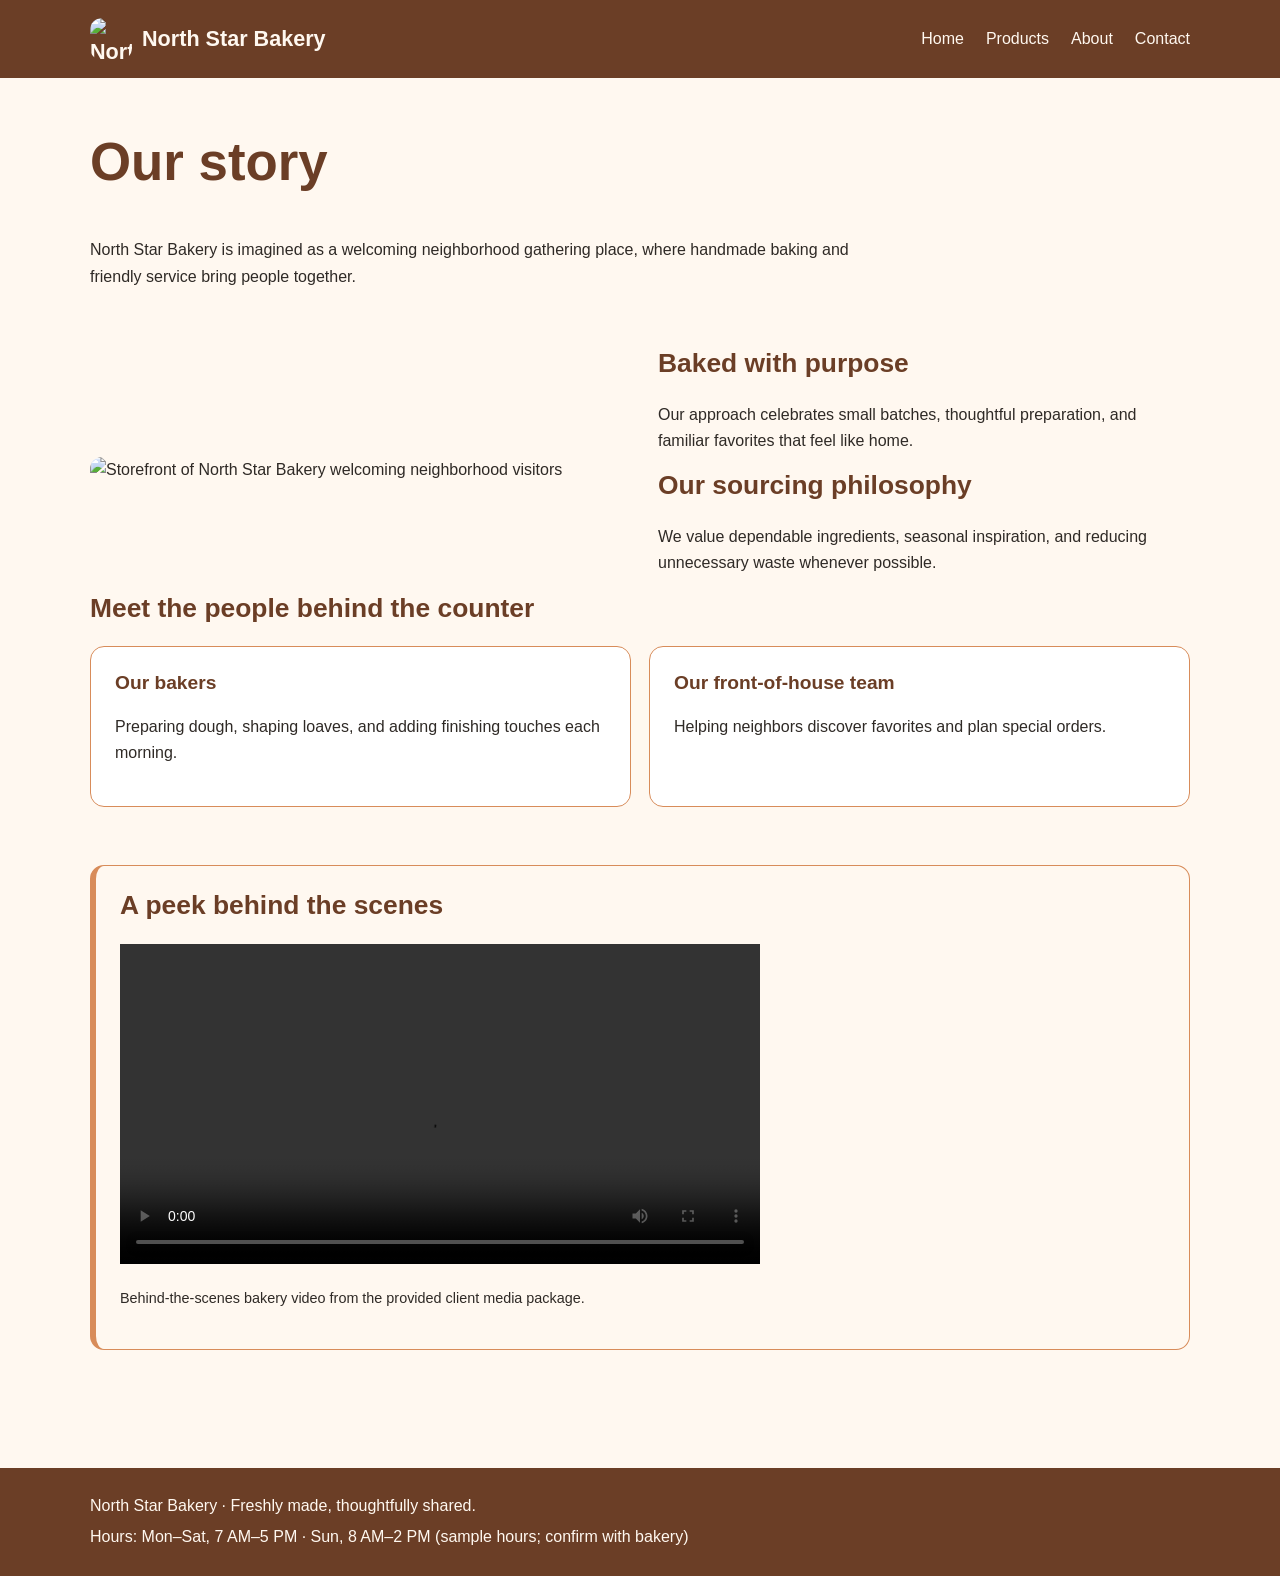
==== about.html @ cbe8eca1 "Add files via upload" ====
<!DOCTYPE html><html lang="en"><head><meta charset="UTF-8"><meta name="viewport" content="width=device-width, initial-scale=1"><meta name="description" content="North Star Bakery: handmade neighborhood breads, pastries and cakes."><title>About | North Star Bakery</title><link rel="stylesheet" href="styles.css"></head><body><header class="site-header"><div class="container header-inner"><a class="brand" href="index.html"><img src="assets/bakery-logo.png" alt="North Star Bakery logo">North Star Bakery</a><nav aria-label="Main navigation"><a href="index.html">Home</a><a href="products.html">Products</a><a href="about.html">About</a><a href="contact.html">Contact</a></nav></div></header><main id="main" class="container"><section class="page-intro"><h1>Our story</h1><p>North Star Bakery is imagined as a welcoming neighborhood gathering place, where handmade baking and friendly service bring people together.</p></section><div class="split"><img src="assets/bakery-storefront.jpg" alt="Storefront of North Star Bakery welcoming neighborhood visitors"><div><h2>Baked with purpose</h2><p>Our approach celebrates small batches, thoughtful preparation, and familiar favorites that feel like home.</p><h2>Our sourcing philosophy</h2><p>We value dependable ingredients, seasonal inspiration, and reducing unnecessary waste whenever possible.</p></div></div><section><h2>Meet the people behind the counter</h2><div class="cards"><article class="card"><h3>Our bakers</h3><p>Preparing dough, shaping loaves, and adding finishing touches each morning.</p></article><article class="card"><h3>Our front-of-house team</h3><p>Helping neighbors discover favorites and plan special orders.</p></article></div></section><section class="highlight"><h2>A peek behind the scenes</h2><video controls preload="metadata" width="640"><source src="assets/bakery-behind-scenes.mp4" type="video/mp4">Your browser does not support video. Contact the bakery to learn about its baking process.</video><p class="small">Behind-the-scenes bakery video from the provided client media package.</p></section></main><footer><div class="container"><p>North Star Bakery · Freshly made, thoughtfully shared.</p><p>Hours: Mon–Sat, 7 AM–5 PM · Sun, 8 AM–2 PM (sample hours; confirm with bakery)</p></div></footer></body></html>
---- styles.css ----
/* Mobile-first visual design: four main colors, one font family. */
:root{--cream:#FFF8F0;--brown:#6B3E26;--peach:#D88C5A;--charcoal:#2F2A26}*{box-sizing:border-box}html{scroll-behavior:smooth}body{margin:0;background:var(--cream);color:var(--charcoal);font:1rem/1.65 Arial,Helvetica,sans-serif}img,video{max-width:100%;height:auto}img{display:block;border-radius:12px}a{color:var(--brown)}a:hover,a:focus-visible{text-decoration-thickness:3px}h1,h2,h3{line-height:1.2;color:var(--brown);margin-top:0}h1{font-size:clamp(2rem,5vw,3.3rem)}h2{font-size:1.65rem}h3{font-size:1.2rem}.container{width:min(1100px,92%);margin-inline:auto}.site-header{background:var(--brown);color:var(--cream)}.header-inner{display:flex;flex-direction:column;align-items:center;gap:12px;padding:18px 0}.brand{display:flex;align-items:center;gap:10px;font-weight:700;font-size:1.35rem}.brand img{width:42px;height:42px;object-fit:contain}.site-header a{color:var(--cream);text-decoration:none}.site-header nav{display:flex;flex-wrap:wrap;justify-content:center;gap:12px 22px}.site-header nav a{padding:6px 0}.site-header nav a:hover,.site-header nav a:focus-visible{text-decoration:underline}main{padding-block:32px 60px}section{margin-bottom:44px}.hero,.split{display:flex;flex-direction:column;gap:24px;align-items:stretch}.hero{align-items:center}.hero>*,.split>*{flex:1;min-width:0}.hero picture img{width:100%;max-height:430px;object-fit:cover}.eyebrow{text-transform:uppercase;letter-spacing:.09em;font-weight:700;color:var(--brown)}.button,button{display:inline-block;background:var(--brown);color:var(--cream);border:0;border-radius:8px;padding:12px 20px;font:inherit;font-weight:700;cursor:pointer;text-decoration:none}.button:hover,button:hover{background:var(--charcoal)}.cards{display:flex;flex-direction:column;gap:18px}.card,.highlight{background:#fff;border:1px solid var(--peach);border-radius:14px;padding:24px}.highlight{background:var(--cream);border-left:6px solid var(--peach)}figure{margin:0}figure img{width:100%;max-height:350px;object-fit:cover}figcaption,.small{font-size:.9rem}figcaption{padding-top:8px}.page-intro{max-width:760px}form{max-width:650px}fieldset{border:1px solid var(--peach);border-radius:10px;margin:0 0 20px;padding:18px}legend{font-weight:700;color:var(--brown)}label{display:block;font-weight:700;margin:12px 0 5px}input,select,textarea{width:100%;padding:11px;border:1px solid var(--brown);border-radius:6px;background:#fff;color:var(--charcoal);font:inherit}input:focus-visible,select:focus-visible,textarea:focus-visible{outline:3px solid var(--peach);outline-offset:2px}footer{background:var(--brown);color:var(--cream);padding:20px 0}footer p{margin:5px 0}@media(min-width:760px){.header-inner{flex-direction:row;justify-content:space-between}.hero,.split{flex-direction:row;align-items:center;gap:36px}.cards{flex-direction:row}.cards>*{flex:1}.contact-layout{align-items:flex-start}.contact-layout>section{flex:2}.contact-layout>aside{flex:1}main{padding-top:52px}.hero{padding-block:22px}section{margin-bottom:58px}}
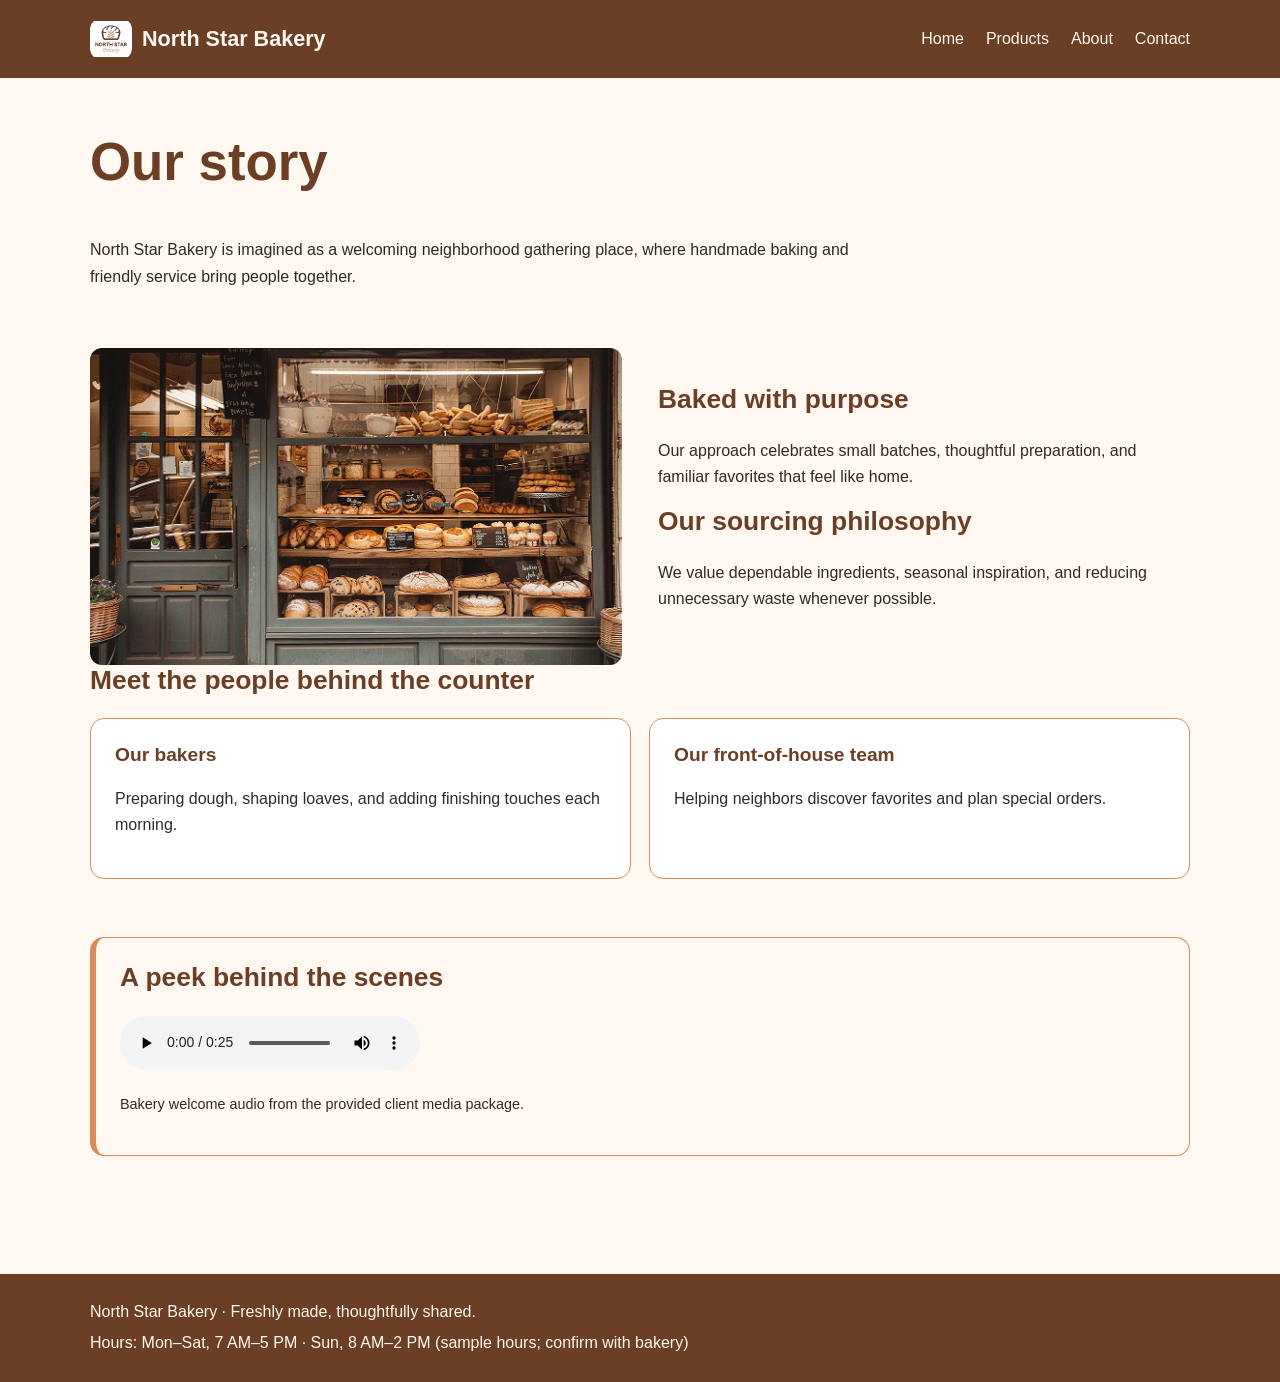
==== commit f53506be: "Add files via upload" ====
--- a/about.html
+++ b/about.html
@@ -1 +1 @@
-<!DOCTYPE html><html lang="en"><head><meta charset="UTF-8"><meta name="viewport" content="width=device-width, initial-scale=1"><meta name="description" content="North Star Bakery: handmade neighborhood breads, pastries and cakes."><title>About | North Star Bakery</title><link rel="stylesheet" href="styles.css"></head><body><header class="site-header"><div class="container header-inner"><a class="brand" href="index.html"><img src="assets/bakery-logo.png" alt="North Star Bakery logo">North Star Bakery</a><nav aria-label="Main navigation"><a href="index.html">Home</a><a href="products.html">Products</a><a href="about.html">About</a><a href="contact.html">Contact</a></nav></div></header><main id="main" class="container"><section class="page-intro"><h1>Our story</h1><p>North Star Bakery is imagined as a welcoming neighborhood gathering place, where handmade baking and friendly service bring people together.</p></section><div class="split"><img src="assets/bakery-storefront.jpg" alt="Storefront of North Star Bakery welcoming neighborhood visitors"><div><h2>Baked with purpose</h2><p>Our approach celebrates small batches, thoughtful preparation, and familiar favorites that feel like home.</p><h2>Our sourcing philosophy</h2><p>We value dependable ingredients, seasonal inspiration, and reducing unnecessary waste whenever possible.</p></div></div><section><h2>Meet the people behind the counter</h2><div class="cards"><article class="card"><h3>Our bakers</h3><p>Preparing dough, shaping loaves, and adding finishing touches each morning.</p></article><article class="card"><h3>Our front-of-house team</h3><p>Helping neighbors discover favorites and plan special orders.</p></article></div></section><section class="highlight"><h2>A peek behind the scenes</h2><video controls preload="metadata" width="640"><source src="assets/bakery-behind-scenes.mp4" type="video/mp4">Your browser does not support video. Contact the bakery to learn about its baking process.</video><p class="small">Behind-the-scenes bakery video from the provided client media package.</p></section></main><footer><div class="container"><p>North Star Bakery · Freshly made, thoughtfully shared.</p><p>Hours: Mon–Sat, 7 AM–5 PM · Sun, 8 AM–2 PM (sample hours; confirm with bakery)</p></div></footer></body></html>+<!DOCTYPE html><html lang="en"><head><meta charset="UTF-8"><meta name="viewport" content="width=device-width, initial-scale=1"><meta name="description" content="North Star Bakery: handmade neighborhood breads, pastries and cakes."><title>About | North Star Bakery</title><link rel="stylesheet" href="styles.css"></head><body><header class="site-header"><div class="container header-inner"><a class="brand" href="index.html"><img src="assets/bakery-logo.jpg" alt="North Star Bakery logo">North Star Bakery</a><nav aria-label="Main navigation"><a href="index.html">Home</a><a href="products.html">Products</a><a href="about.html">About</a><a href="contact.html">Contact</a></nav></div></header><main id="main" class="container"><section class="page-intro"><h1>Our story</h1><p>North Star Bakery is imagined as a welcoming neighborhood gathering place, where handmade baking and friendly service bring people together.</p></section><div class="split"><img src="assets/bakery-storefront.jpg" alt="Storefront of North Star Bakery welcoming neighborhood visitors"><div><h2>Baked with purpose</h2><p>Our approach celebrates small batches, thoughtful preparation, and familiar favorites that feel like home.</p><h2>Our sourcing philosophy</h2><p>We value dependable ingredients, seasonal inspiration, and reducing unnecessary waste whenever possible.</p></div></div><section><h2>Meet the people behind the counter</h2><div class="cards"><article class="card"><h3>Our bakers</h3><p>Preparing dough, shaping loaves, and adding finishing touches each morning.</p></article><article class="card"><h3>Our front-of-house team</h3><p>Helping neighbors discover favorites and plan special orders.</p></article></div></section><section class="highlight"><h2>A peek behind the scenes</h2><audio controls preload="metadata"><source src="assets/bakery-welcome.mp3" type="audio/mpeg">Your browser does not support audio. Welcome to North Star Bakery, where every loaf is made with care.</audio><p class="small">Bakery welcome audio from the provided client media package.</p></section></main><footer><div class="container"><p>North Star Bakery · Freshly made, thoughtfully shared.</p><p>Hours: Mon–Sat, 7 AM–5 PM · Sun, 8 AM–2 PM (sample hours; confirm with bakery)</p></div></footer></body></html>
